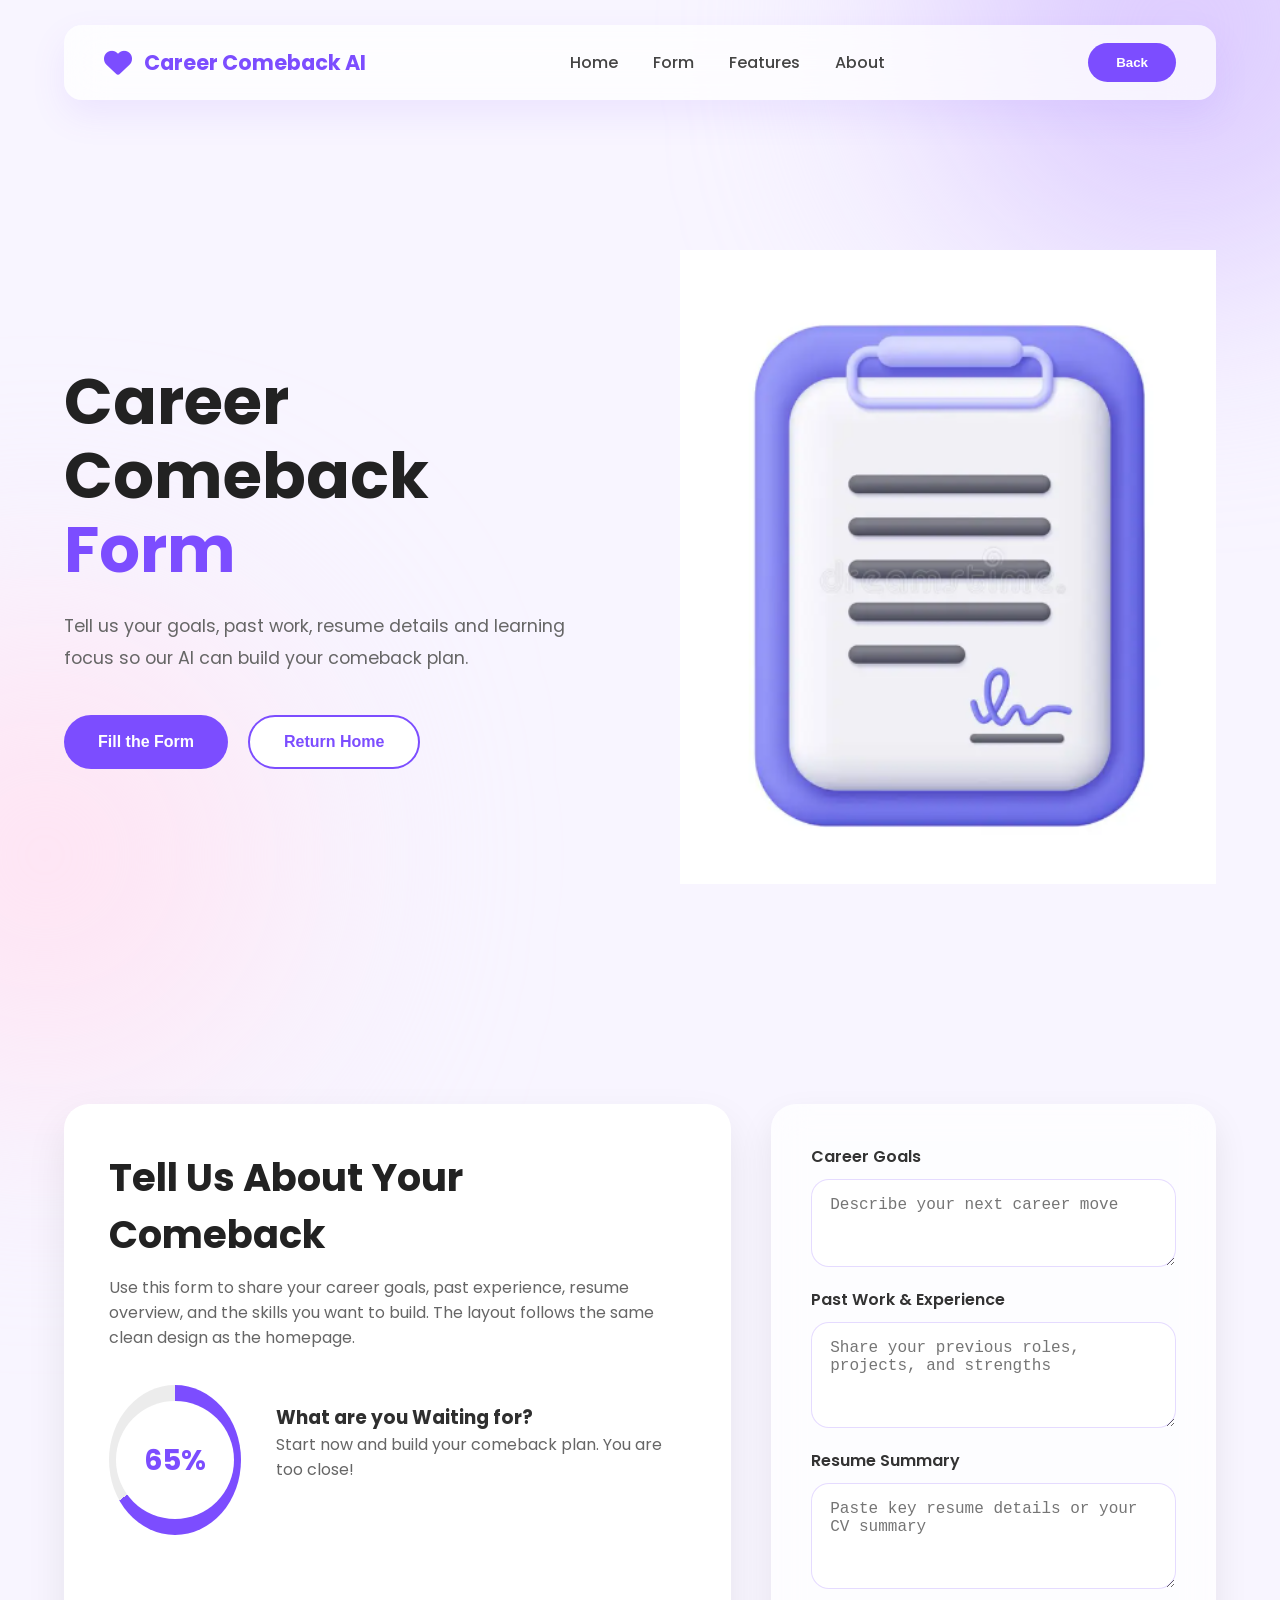
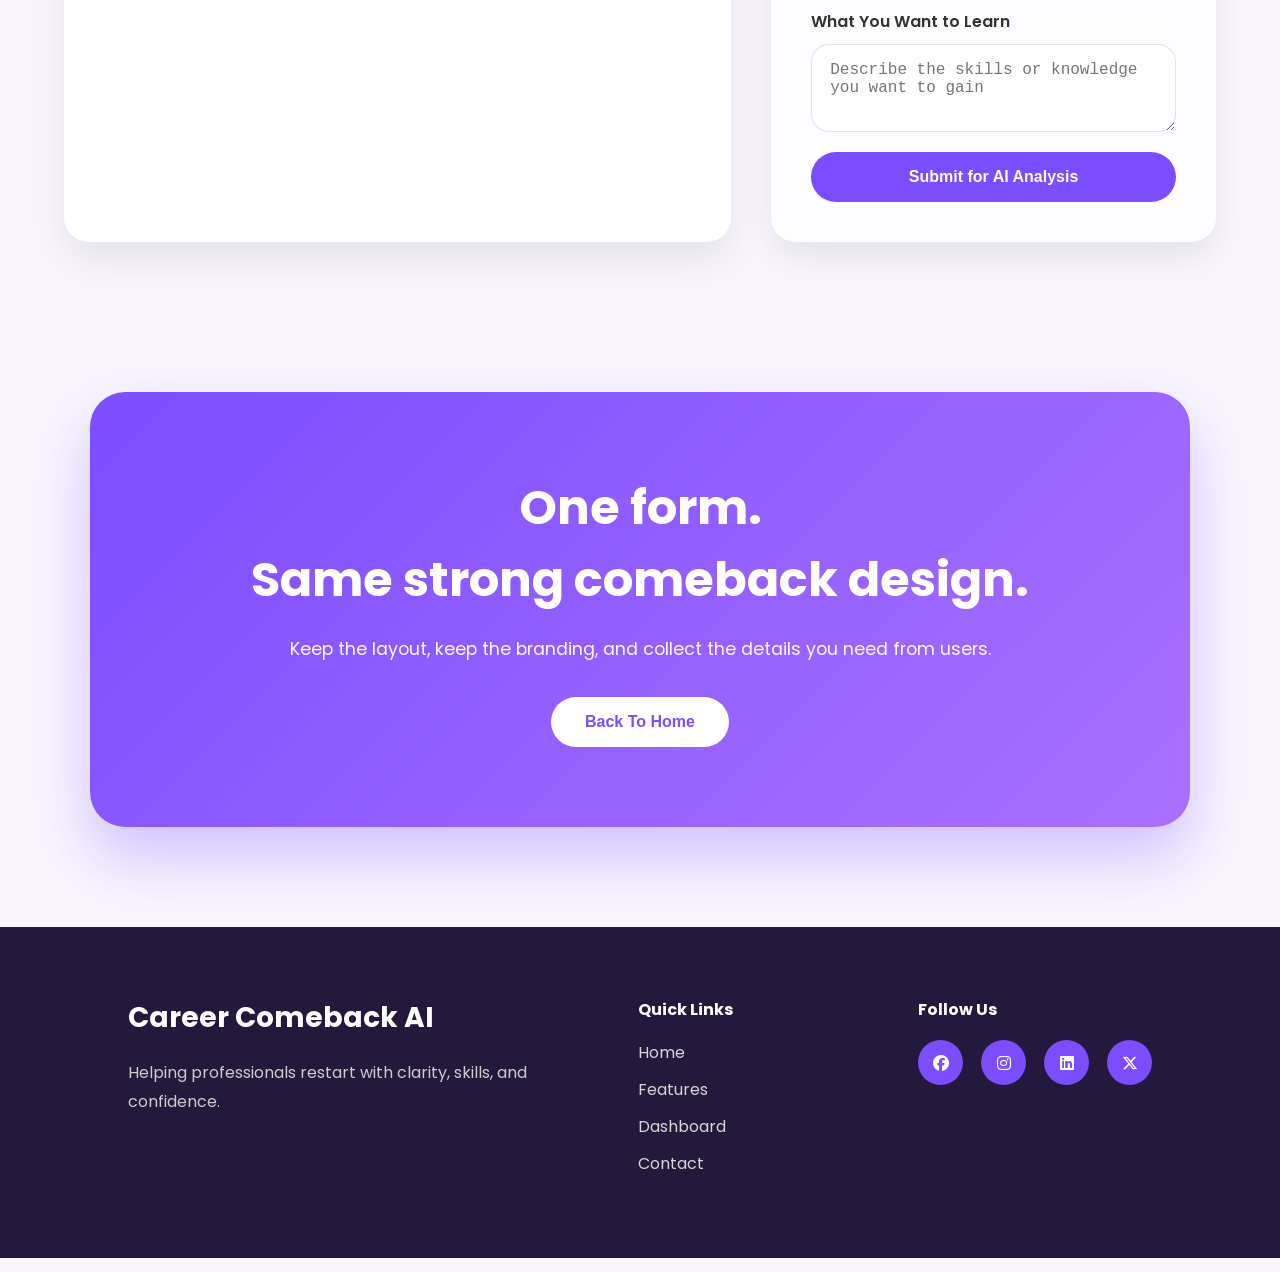
==== comeback.html @ 7275878e "resume analysis frontend" ====
<!DOCTYPE html>
<html lang="en">

<head>
    <meta charset="UTF-8">
    <meta name="viewport" content="width=device-width, initial-scale=1.0">
    <title>Comeback AI</title>
    <link rel="stylesheet" href="style.css">
    <link rel="preconnect" href="https://fonts.googleapis.com">
    <link rel="preconnect" href="https://fonts.gstatic.com" crossorigin>
    <link href="https://fonts.googleapis.com/css2?family=Poppins:wght@300;400;500;600;700;800&display=swap" rel="stylesheet">
    <link rel="stylesheet" href="https://cdnjs.cloudflare.com/ajax/libs/font-awesome/6.6.0/css/all.min.css">
</head>

<body>
    <nav>
        <div class="logo">
            <i class="fa-solid fa-heart"></i>
            <span>Career Comeback AI</span>
        </div>
        <ul class="nav-links">
            <li><a href="index.html#home">Home</a></li>
            <li><a href="#form">Form</a></li>
            <li><a href="#features">Features</a></li>
            <li><a href="#footer">About</a></li>
        </ul>
        <button class="nav-btn" onclick="window.location.href='index.html'">Back</button>
    </nav>

    <section class="hero" id="home">
        <div class="hero-left">
            <h1>
                Career Comeback
                <span>Form</span>
            </h1>
            <p>
                Tell us your goals, past work, resume details and learning focus so our AI can build your comeback plan.
            </p>
            <div class="hero-buttons">
                <button class="primary-btn" onclick="document.getElementById('comeback-form').scrollIntoView({behavior:'smooth'})">Fill the Form</button>
                <button class="secondary-btn" onclick="window.location.href='index.html'">Return Home</button>
            </div>
        </div>
        <div class="hero-right">
            <img src="images/form.png" alt="Career Comeback">
        </div>
    </section>

    <section class="dashboard" id="form">
        <div class="dashboard-left">
            <h2>Tell Us About Your Comeback</h2>
            <p>
                Use this form to share your career goals, past experience, resume overview, and the skills you want to build.
                The layout follows the same clean design as the homepage.
            </p>
            <div class="progress">
                <div class="progress-circle">100%</div>
                <div>
                    <h3>What are you Waiting for?</h3>
                    <p>Start now and build your comeback plan. You are too close!</p>
                </div>
            </div>
        </div>
        <div class="dashboard-right">
            <form id="comeback-form">
                <div class="form-group">
                    <label for="career-goals">Career Goals</label>
                    <textarea id="career-goals" name="career-goals" rows="3" placeholder="Describe your next career move"></textarea>
                </div>
                <div class="form-group">
                    <label for="past-work">Past Work & Experience</label>
                    <textarea id="past-work" name="past-work" rows="4" placeholder="Share your previous roles, projects, and strengths"></textarea>
                </div>
                <div class="form-group">
                    <label for="resume-details">Resume Summary</label>
                    <textarea id="resume-details" name="resume-details" rows="4" placeholder="Paste key resume details or your CV summary"></textarea>
                </div>
                <div class="form-group">
                    <label for="learning-focus">What You Want to Learn</label>
                    <textarea id="learning-focus" name="learning-focus" rows="3" placeholder="Describe the skills or knowledge you want to gain"></textarea>
                </div>
                <button class="primary-btn" type="submit">Submit for AI Analysis</button>
            </form>
        </div>
    </section>

    <section class="cta">
        <h2>
            One form.
            <br>
            Same strong comeback design.
        </h2>
        <p>Keep the layout, keep the branding, and collect the details you need from users.</p>
        <button class="primary-btn" onclick="window.location.href='index.html'">Back To Home</button>
    </section>

    <footer id="footer">
        <div>
            <h3>Career Comeback AI</h3>
            <p>Helping professionals restart with clarity, skills, and confidence.</p>
        </div>
        <div>
            <h4>Quick Links</h4>
            <a href="index.html#home">Home</a>
            <a href="index.html#features">Features</a>
            <a href="index.html#dashboard">Dashboard</a>
            <a href="#">Contact</a>
        </div>
        <div>
            <h4>Follow Us</h4>
            <div class="socials">
                <i class="fab fa-facebook"></i>
                <i class="fab fa-instagram"></i>
                <i class="fab fa-linkedin"></i>
                <i class="fab fa-x-twitter"></i>
            </div>
        </div>
    </footer>
</body>

</html>
---- style.css ----
*{
    margin:0;
    padding:0;
    box-sizing:border-box;
    scroll-behavior:smooth;
}

body{

    font-family:'Poppins',sans-serif;
    background:#F8F5FF;
    color:#2F2F2F;
    overflow-x:hidden;

}


body::before{

    content:'';
    position:fixed;

    width:500px;
    height:500px;

    background:#DCCBFF;

    border-radius:50%;

    top:-220px;
    right:-150px;

    filter:blur(120px);

    z-index:-2;

}

body::after{

    content:'';

    position:fixed;

    width:450px;
    height:450px;

    background:#FFE2F2;

    border-radius:50%;

    left:-180px;
    bottom:-180px;

    filter:blur(130px);

    z-index:-2;

}


nav{

    width:90%;
    max-width:1300px;

    margin:25px auto;

    display:flex;

    justify-content:space-between;

    align-items:center;

    padding:18px 40px;

    background:rgba(255,255,255,.75);

    backdrop-filter:blur(20px);

    border-radius:18px;

    box-shadow:0 15px 35px rgba(140,90,255,.10);

    position:sticky;

    top:20px;

    z-index:999;

}

.logo{

    display:flex;

    align-items:center;

    gap:12px;

    font-size:1.3rem;

    font-weight:700;

    color:#7C4DFF;

}

.logo i{

    font-size:28px;

}

.nav-links{

    display:flex;

    list-style:none;

    gap:35px;

}

.nav-links a{

    text-decoration:none;

    color:#444;

    font-weight:500;

    transition:.3s;

}

.nav-links a:hover{

    color:#7C4DFF;

}

.nav-btn{

    border:none;

    outline:none;

    background:#7C4DFF;

    color:white;

    padding:12px 28px;

    border-radius:50px;

    cursor:pointer;

    font-weight:600;

    transition:.3s;

}

.nav-btn:hover{

    transform:translateY(-3px);

    box-shadow:0 12px 25px rgba(124,77,255,.35);

}


.hero{

    width:90%;
    max-width:1300px;

    margin:80px auto;

    display:grid;

    grid-template-columns:1fr 1fr;

    gap:80px;

    align-items:center;

}

.hero-left h1{

    font-size:4rem;

    line-height:1.15;

    color:#222;

    margin-bottom:25px;

}

.hero-left h1 span{

    color:#7C4DFF;

}

.hero-left p{

    color:#666;

    font-size:1.1rem;

    line-height:1.8;

    margin-bottom:40px;

}

.hero-buttons{

    display:flex;

    gap:20px;

}


.primary-btn{

    border:none;

    background:#7C4DFF;

    color:white;

    padding:16px 34px;

    border-radius:50px;

    font-size:16px;

    cursor:pointer;

    transition:.3s;

    font-weight:600;

}

.primary-btn:hover{

    transform:translateY(-4px);

    box-shadow:0 18px 35px rgba(124,77,255,.35);

}

.secondary-btn{

    border:2px solid #7C4DFF;

    background:white;

    color:#7C4DFF;

    padding:16px 34px;

    border-radius:50px;

    cursor:pointer;

    font-size:16px;

    font-weight:600;

    transition:.3s;

}

.secondary-btn:hover{

    background:#7C4DFF;

    color:white;

}


.hero-right{

    display:flex;

    justify-content:center;

}

.hero-right img{

    width:100%;

    max-width:550px;

    animation:float 5s ease-in-out infinite;

}

@keyframes float{

    0%{

        transform:translateY(0);

    }

    50%{

        transform:translateY(-18px);

    }

    100%{

        transform:translateY(0);

    }

}


section h2{

    font-size:2.4rem;

    color:#222;

    margin-bottom:20px;

    text-align:center;

}

section{

    padding:70px 0;

}


::-webkit-scrollbar{

    width:8px;

}

::-webkit-scrollbar-track{

    background:#eee;

}

::-webkit-scrollbar-thumb{

    background:#7C4DFF;

    border-radius:20px;

}

::-webkit-scrollbar-thumb:hover{

    background:#5F31E4;

}

.stats{

    width:90%;
    max-width:1200px;

    margin:auto;

    display:grid;

    grid-template-columns:repeat(4,1fr);

    gap:30px;

}

.stat-card{

    background:rgba(255,255,255,.7);

    backdrop-filter:blur(18px);

    border-radius:20px;

    padding:35px;

    text-align:center;

    transition:.4s;

    box-shadow:0 15px 35px rgba(0,0,0,.08);

}

.stat-card:hover{

    transform:translateY(-10px);

    box-shadow:0 20px 45px rgba(124,77,255,.18);

}

.stat-card h2{

    color:#7C4DFF;

    font-size:2.5rem;

    margin-bottom:10px;

}

.stat-card p{

    color:#666;

    font-size:1rem;

}


.features{

    width:90%;
    max-width:1300px;

    margin:auto;

}

.feature-grid{

    display:grid;

    grid-template-columns:repeat(auto-fit,minmax(250px,1fr));

    gap:30px;

    margin-top:60px;

}

.feature-card{

    background:rgba(255,255,255,.75);

    backdrop-filter:blur(20px);

    padding:40px 30px;

    border-radius:22px;

    text-align:center;

    transition:.35s;

    box-shadow:0 15px 35px rgba(0,0,0,.08);

}

.feature-card:hover{

    transform:translateY(-10px);

    box-shadow:0 20px 45px rgba(124,77,255,.18);

}

.feature-card i{

    width:75px;

    height:75px;

    line-height:75px;

    border-radius:50%;

    background:#EFE7FF;

    color:#7C4DFF;

    font-size:30px;

    margin-bottom:20px;

}

.feature-card h3{

    font-size:1.35rem;

    margin-bottom:15px;

}
.feature-card p{

    color:#666;

    line-height:1.8;

}

form{
    display:flex;
    flex-direction:column;
    gap:20px;
}

.form-group{
    display:flex;
    flex-direction:column;
    gap:10px;
}

label{
    font-weight:600;
    color:#333;
}

input,
textarea{
    width:100%;
    padding:16px 18px;
    border-radius:18px;
    border:1px solid rgba(124,77,255,.2);
    background:rgba(255,255,255,.95);
    font-size:1rem;
    color:#333;
    resize:vertical;
}

button[type="submit"]{
    align-self:flex-start;
}

.dashboard{

    width:90%;

    max-width:1250px;

    margin:auto;

    display:grid;

    grid-template-columns:1.2fr .8fr;

    gap:40px;

}

.dashboard-left{

    background:white;

    border-radius:25px;

    padding:45px;

    box-shadow:0 18px 40px rgba(0,0,0,.08);

}

.dashboard-left h2{

    text-align:left;

    margin-bottom:12px;

}

.dashboard-left p{

    color:#666;

    margin-bottom:35px;

}


.progress{

    display:flex;

    align-items:center;

    gap:35px;

}

.progress-circle{

    width:150px;

    height:150px;

    border-radius:50%;

    display:flex;

    justify-content:center;

    align-items:center;

    font-size:2rem;

    font-weight:700;

    color:#7C4DFF;

    background:

    conic-gradient(

        #7C4DFF 0deg,

        #7C4DFF 234deg,

        #ECECEC 234deg,

        #ECECEC 360deg

    );

    position:relative;

}

.progress-circle::before{

    content:"";

    position:absolute;

    width:118px;

    height:118px;

    border-radius:50%;

    background:white;

}

.progress-circle{

    z-index:1;

}

.progress-circle::after{

    content:"65%";

    position:absolute;

    font-size:1.8rem;

    font-weight:700;

    color:#7C4DFF;

}

.dashboard-right{

    background:rgba(255,255,255,.75);

    backdrop-filter:blur(18px);

    border-radius:25px;

    padding:40px;

    box-shadow:0 15px 35px rgba(0,0,0,.08);

}

.dashboard-right h3{

    font-size:1.6rem;

    margin-bottom:25px;

}

.dashboard-right ul{

    list-style:none;

    margin-bottom:35px;

}

.dashboard-right li{

    padding:15px;

    background:#F8F6FF;

    border-radius:12px;

    margin-bottom:15px;

    font-weight:500;

    transition:.3s;

}

.dashboard-right li:hover{

    transform:translateX(8px);

    background:#EFE7FF;

}

.dashboard-right button{

    width:100%;

}

.cta{

    width:90%;

    max-width:1100px;

    margin:80px auto;

    background:linear-gradient(135deg,#7C4DFF,#A970FF);

    border-radius:35px;

    padding:80px;

    text-align:center;

    color:white;

    box-shadow:0 30px 60px rgba(124,77,255,.30);

}

.cta h2{

    color:white;

    font-size:3rem;

    margin-bottom:20px;

}

.cta p{

    font-size:1.1rem;

    opacity:.95;

    margin-bottom:35px;

}

.cta .primary-btn{

    background:white;

    color:#7C4DFF;

}

.cta .primary-btn:hover{

    background:#F5F5F5;

}

.feature-card::before,
.stat-card::before{

    content:"";

    position:absolute;

    inset:0;

    border-radius:22px;

    opacity:0;

    transition:.4s;

    background:linear-gradient(

    135deg,

    rgba(124,77,255,.08),

    rgba(255,255,255,0)

    );

}

.feature-card:hover::before,
.stat-card:hover::before{

    opacity:1;

}

.feature-card,
.stat-card{

    position:relative;

    overflow:hidden;

}

@keyframes fadeUp{

    from{

        opacity:0;

        transform:translateY(40px);

    }

    to{

        opacity:1;

        transform:translateY(0);

    }

}

.hero,
.stats,
.features,
.dashboard,
.cta{

    animation:fadeUp .8s ease;

}

.steps{

    width:90%;
    max-width:1200px;

    margin:auto;

}

.step-container{

    margin-top:60px;

    display:grid;

    grid-template-columns:repeat(auto-fit,minmax(200px,1fr));

    gap:30px;

}

.step{

    background:white;

    border-radius:22px;

    padding:35px 25px;

    text-align:center;

    box-shadow:0 15px 35px rgba(0,0,0,.08);

    transition:.35s;

}

.step:hover{

    transform:translateY(-10px);

    box-shadow:0 20px 45px rgba(124,77,255,.20);

}

.step-number{

    width:65px;

    height:65px;

    border-radius:50%;

    background:#7C4DFF;

    color:white;

    display:flex;

    justify-content:center;

    align-items:center;

    margin:auto;

    font-size:24px;

    font-weight:700;

    margin-bottom:20px;

}

.step h3{

    margin-bottom:15px;

    color:#222;

}

.step p{

    color:#666;

    line-height:1.8;

}


footer{

    margin-top:100px;

    background:#24183D;

    color:white;

    padding:70px 10%;

    display:grid;

    grid-template-columns:2fr 1fr 1fr;

    gap:50px;

}

footer h3{

    margin-bottom:20px;

    font-size:28px;

}

footer h4{

    margin-bottom:18px;

}

footer p{

    color:#cccccc;

    line-height:1.8;

}

footer a{

    display:block;

    color:#d6d6d6;

    text-decoration:none;

    margin-bottom:12px;

    transition:.3s;

}

footer a:hover{

    color:#ffffff;

    padding-left:8px;

}

.socials{

    display:flex;

    gap:18px;

    margin-top:15px;

}

.socials i{

    width:45px;

    height:45px;

    display:flex;

    justify-content:center;

    align-items:center;

    background:#7C4DFF;

    border-radius:50%;

    cursor:pointer;

    transition:.3s;

}

.socials i:hover{

    transform:translateY(-6px) scale(1.1);

}


.hero-right img:hover{

    transform:scale(1.03);

    transition:.4s;

}


.primary-btn,
.secondary-btn,
.nav-btn{

    position:relative;

    overflow:hidden;

}

.primary-btn::after,
.secondary-btn::after,
.nav-btn::after{

    content:"";

    position:absolute;

    width:0;

    height:0;

    background:rgba(255,255,255,.25);

    border-radius:50%;

    top:50%;

    left:50%;

    transform:translate(-50%,-50%);

    transition:.5s;

}

.primary-btn:hover::after,
.secondary-btn:hover::after,
.nav-btn:hover::after{

    width:320px;

    height:320px;

}


.stats,
.features,
.dashboard,
.steps,
.cta{

    margin-top:80px;

}

::selection{

    background:#7C4DFF;

    color:white;

}

@media(max-width:1100px){

.hero{

grid-template-columns:1fr;

text-align:center;

}

.hero-buttons{

justify-content:center;

}

.dashboard{

grid-template-columns:1fr;

}

footer{

grid-template-columns:1fr;

text-align:center;

}

.socials{

justify-content:center;

}

}



@media(max-width:900px){

nav{

flex-direction:column;

gap:20px;

padding:20px;

}

.nav-links{

flex-wrap:wrap;

justify-content:center;

gap:18px;

}

.hero-left h1{

font-size:3rem;

}

.stats{

grid-template-columns:repeat(2,1fr);

}

}



@media(max-width:700px){

.feature-grid{

grid-template-columns:1fr;

}

.step-container{

grid-template-columns:1fr;

}

.stats{

grid-template-columns:1fr;

}

.hero-left h1{

font-size:2.5rem;

}

.hero{

margin-top:40px;

}

.cta{

padding:50px 25px;

}

.cta h2{

font-size:2rem;

}

.progress{

flex-direction:column;

text-align:center;

}

}



@media(max-width:500px){

.logo{

font-size:18px;

}

.logo i{

font-size:22px;

}

.nav-btn{

width:100%;

}

.hero-buttons{

flex-direction:column;

}

.primary-btn,

.secondary-btn{

width:100%;

}

.dashboard-left,

.dashboard-right{

padding:25px;

}

.progress-circle{

width:120px;

height:120px;

}

.progress-circle::before{

width:90px;

height:90px;

}

footer{

padding:50px 30px;

}

}

.feature-card,
.stat-card,
.step,
.dashboard-left,
.dashboard-right{

transition:all .35s ease;

}

.dashboard-left:hover,
.dashboard-right:hover{

transform:translateY(-8px);

box-shadow:0 20px 45px rgba(124,77,255,.18);

}

.ripple{

position:absolute;

width:15px;

height:15px;

background:rgba(255,255,255,.5);

border-radius:50%;

transform:translate(-50%,-50%);

animation:ripple .6s linear;

pointer-events:none;

}

@keyframes ripple{

from{

opacity:1;

transform:translate(-50%,-50%) scale(0);

}

to{

opacity:0;

transform:translate(-50%,-50%) scale(15);

}

}
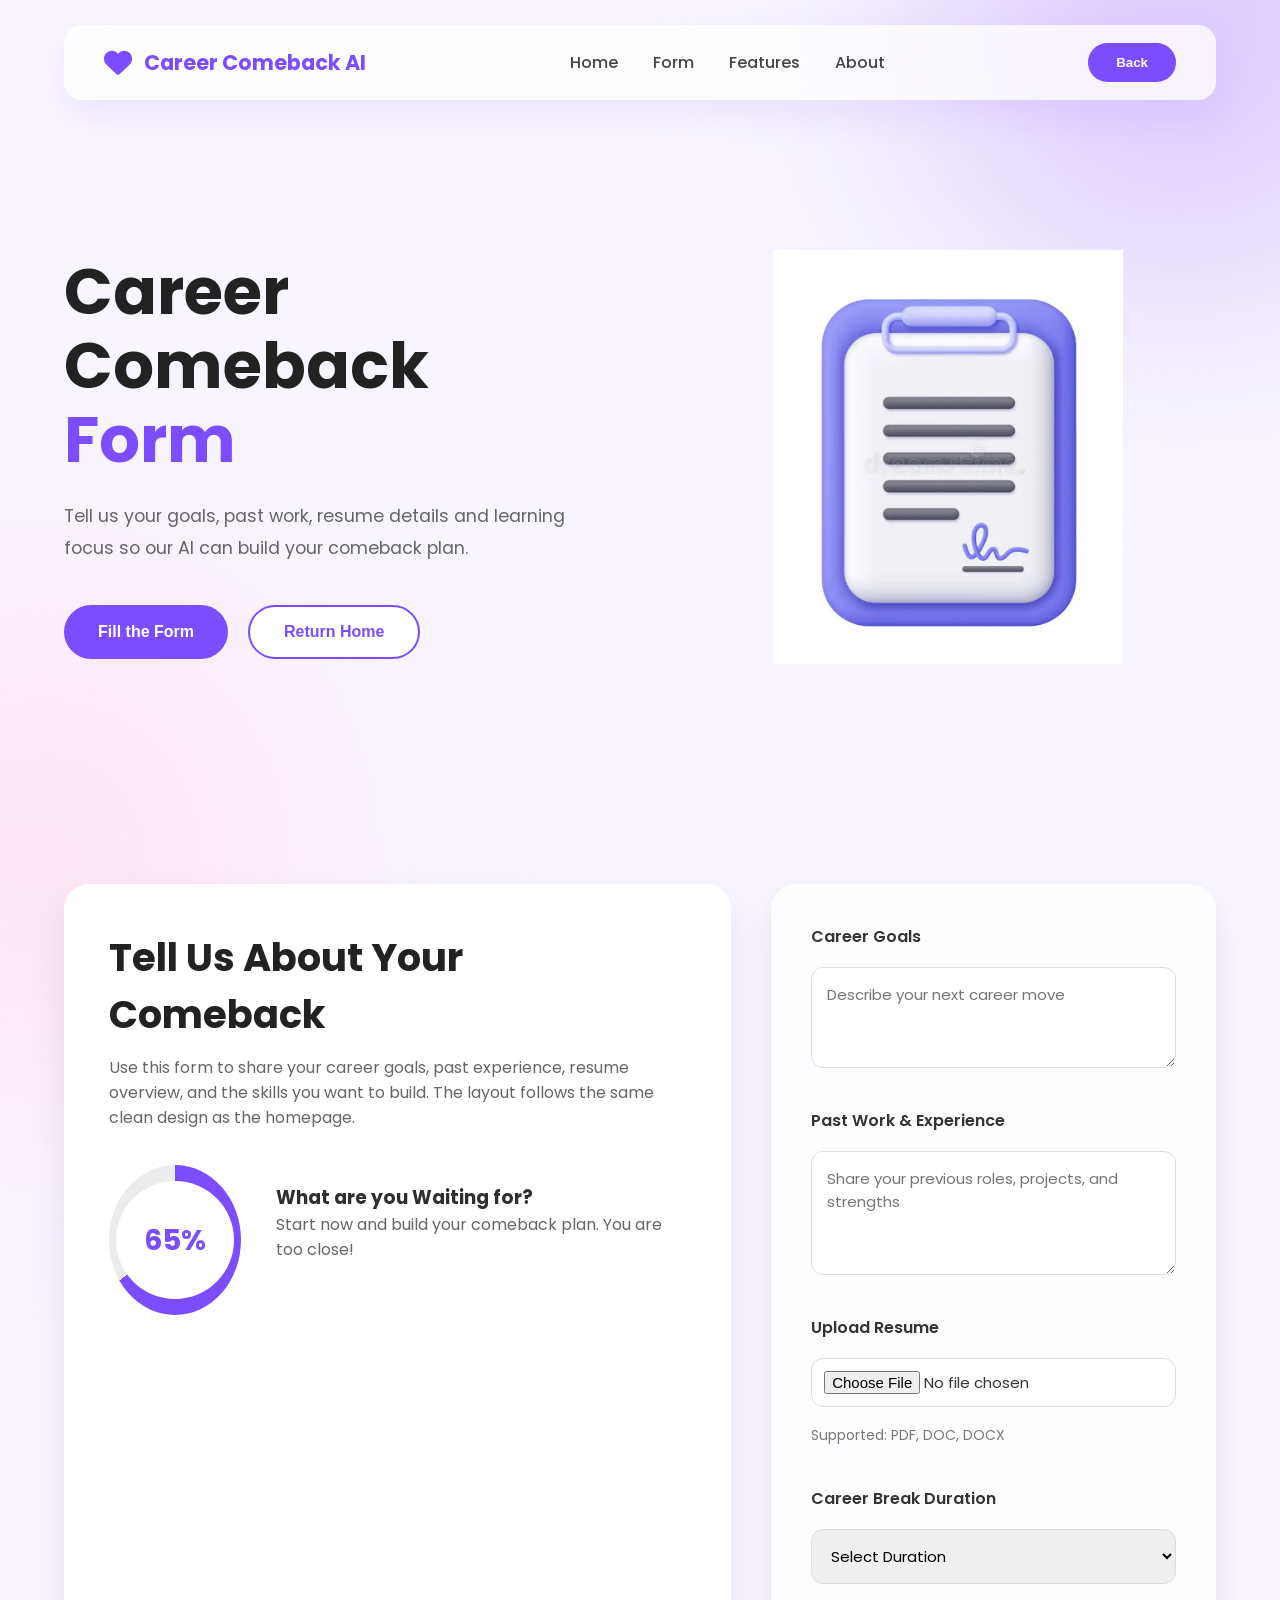
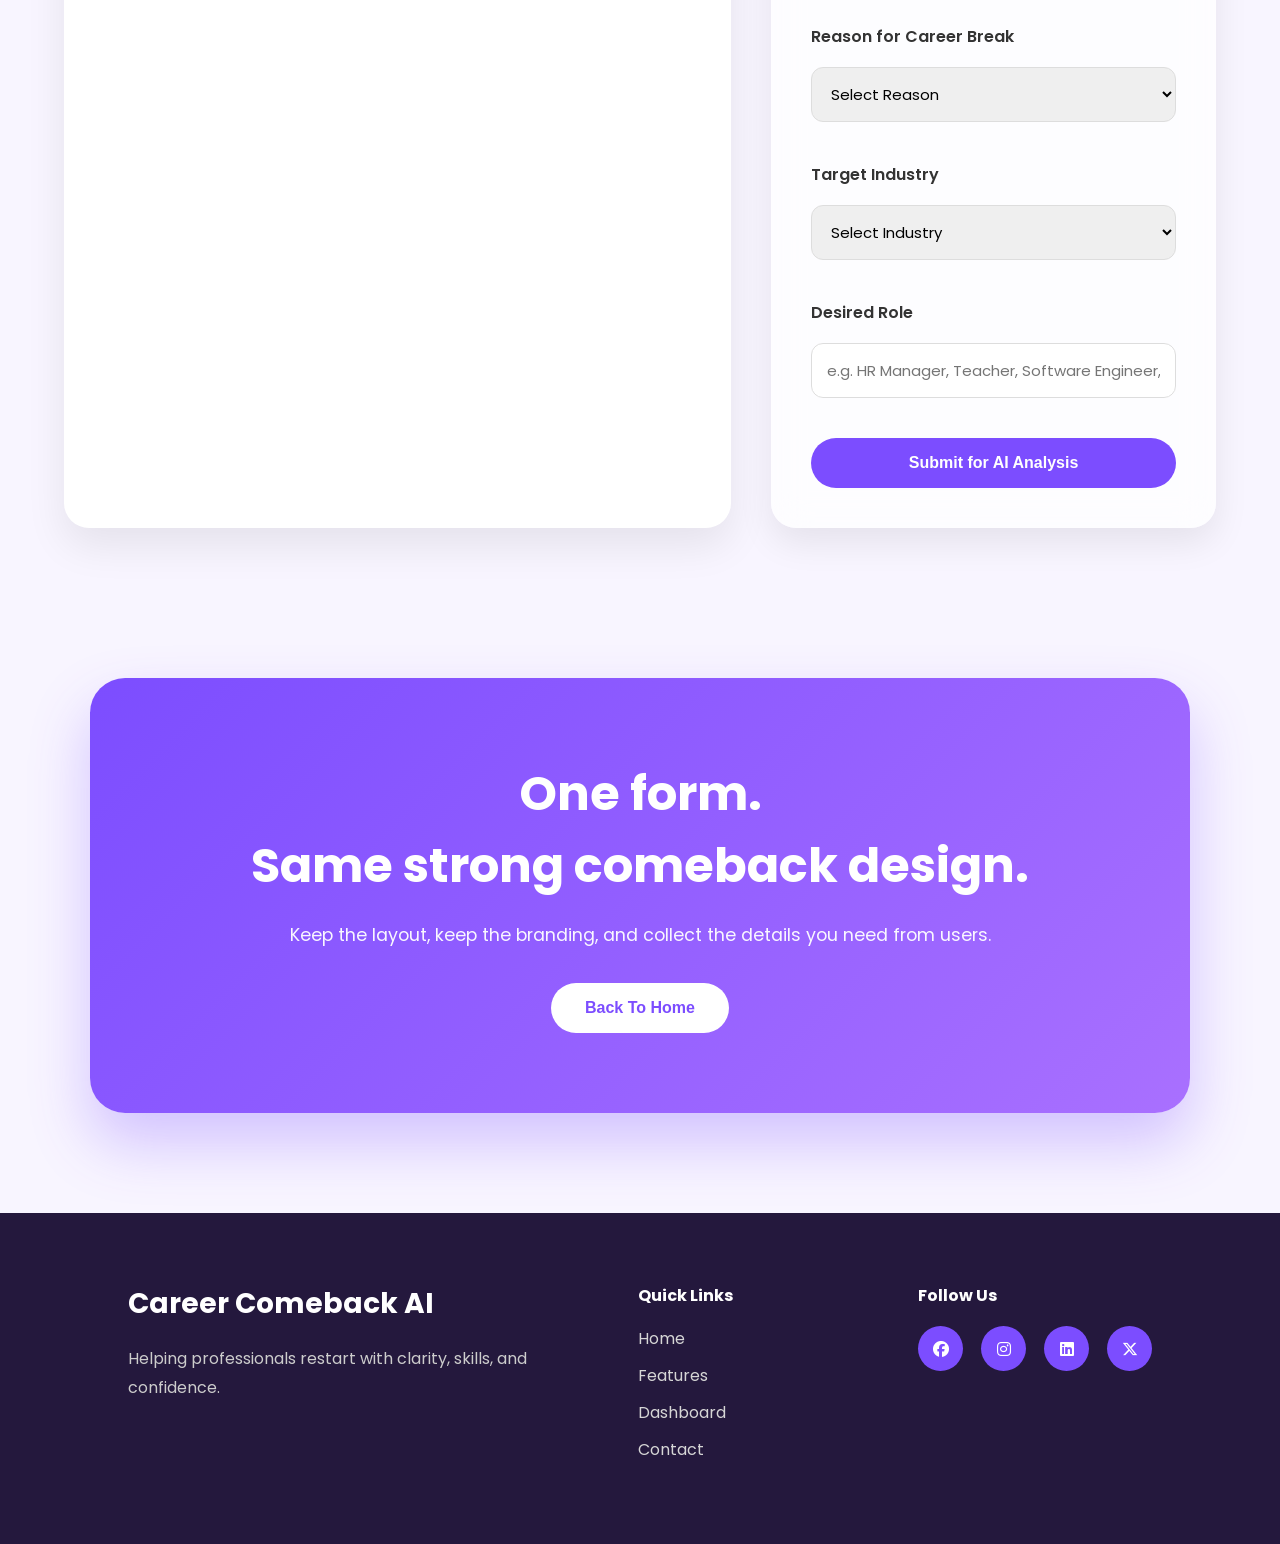
==== commit c0331fd9: "initial commit" ====
--- a/comeback.html
+++ b/comeback.html
@@ -72,12 +72,61 @@
                     <textarea id="past-work" name="past-work" rows="4" placeholder="Share your previous roles, projects, and strengths"></textarea>
                 </div>
                 <div class="form-group">
-                    <label for="resume-details">Resume Summary</label>
-                    <textarea id="resume-details" name="resume-details" rows="4" placeholder="Paste key resume details or your CV summary"></textarea>
+                     <label for="resume-upload">Upload Resume</label>
+                     <input type="file" id="resume-upload" accept=".pdf,.doc,.docx">
+                    <small>Supported: PDF, DOC, DOCX</small>
                 </div>
                 <div class="form-group">
-                    <label for="learning-focus">What You Want to Learn</label>
-                    <textarea id="learning-focus" name="learning-focus" rows="3" placeholder="Describe the skills or knowledge you want to gain"></textarea>
+                    <label for="career-break">Career Break Duration</label>
+                    <select id="career-break">
+                        <option>Select Duration</option>
+                        <option>Less than 6 Months</option>
+                        <option>6 Months - 1 Year</option>
+                        <option>1 - 2 Years</option>
+                     <option>2 - 5 Years</option>
+                    <option>More than 5 Years</option>
+                    </select>
+                </div>
+
+                <div class="form-group">
+                     <label for="break-reason">Reason for Career Break</label>
+                    <select id="break-reason">
+                        <option>Select Reason</option>
+                        <option>Motherhood</option>
+                        <option>Caregiving</option>
+                        <option>Marriage</option>
+                        <option>Health</option>
+                        <option>Education</option>
+                        <option>Other</option>
+                    </select>
+                </div>
+                <div class="form-group">
+                     <label for="industry">Target Industry</label>
+                    <select id="industry" name="industry">
+                        <option value="">Select Industry</option>
+                        <option>Technology</option>
+                        <option>Education</option>
+                        <option>Healthcare</option>
+                        <option>Finance</option>
+                        <option>Marketing</option>
+                        <option>Human Resources</option>
+                        <option>Law</option>
+                        <option>Media & Entertainment</option>
+                        <option>Retail</option>
+                        <option>Government</option>
+                        <option>Entrepreneurship</option>
+                        <option>Other</option>
+                     </select>
+                </div>
+
+                <div class="form-group">
+                    <label for="desired-role">Desired Role</label>
+                    <input
+                        type="text"
+                        id="desired-role"
+                        name="desired-role"
+                        placeholder="e.g. HR Manager, Teacher, Software Engineer, Financial Analyst"
+                     >
                 </div>
                 <button class="primary-btn" type="submit">Submit for AI Analysis</button>
             </form>
--- a/style.css
+++ b/style.css
@@ -300,9 +300,12 @@
 
 .hero-right img{
 
-    width:100%;
-
-    max-width:550px;
+    width:70%;
+    max-width:350px;
+    height:auto;
+    display:block;
+    margin:auto;
+
 
     animation:float 5s ease-in-out infinite;
 
@@ -1391,4 +1394,79 @@
 
 }
 
+}
+.form-group{
+
+margin-bottom:20px;
+
+}
+
+.form-group input,
+.form-group textarea,
+.form-group select{
+
+width:100%;
+
+padding:15px;
+
+border-radius:12px;
+
+border:1px solid #ddd;
+
+font-size:15px;
+
+margin-top:8px;
+
+font-family:'Poppins',sans-serif;
+
+}
+
+.form-group input[type="file"]{
+
+padding:12px;
+
+background:#fff;
+
+cursor:pointer;
+
+}
+
+.form-group small{
+
+display:block;
+
+margin-top:8px;
+
+color:#777;
+
+font-size:14px;
+
+}
+
+#loading-screen{
+
+position:fixed;
+
+top:0;
+
+left:0;
+
+width:100%;
+
+height:100%;
+
+background:white;
+
+display:flex;
+
+justify-content:center;
+
+align-items:center;
+
+flex-direction:column;
+
+z-index:9999;
+
+font-size:22px;
+
 }
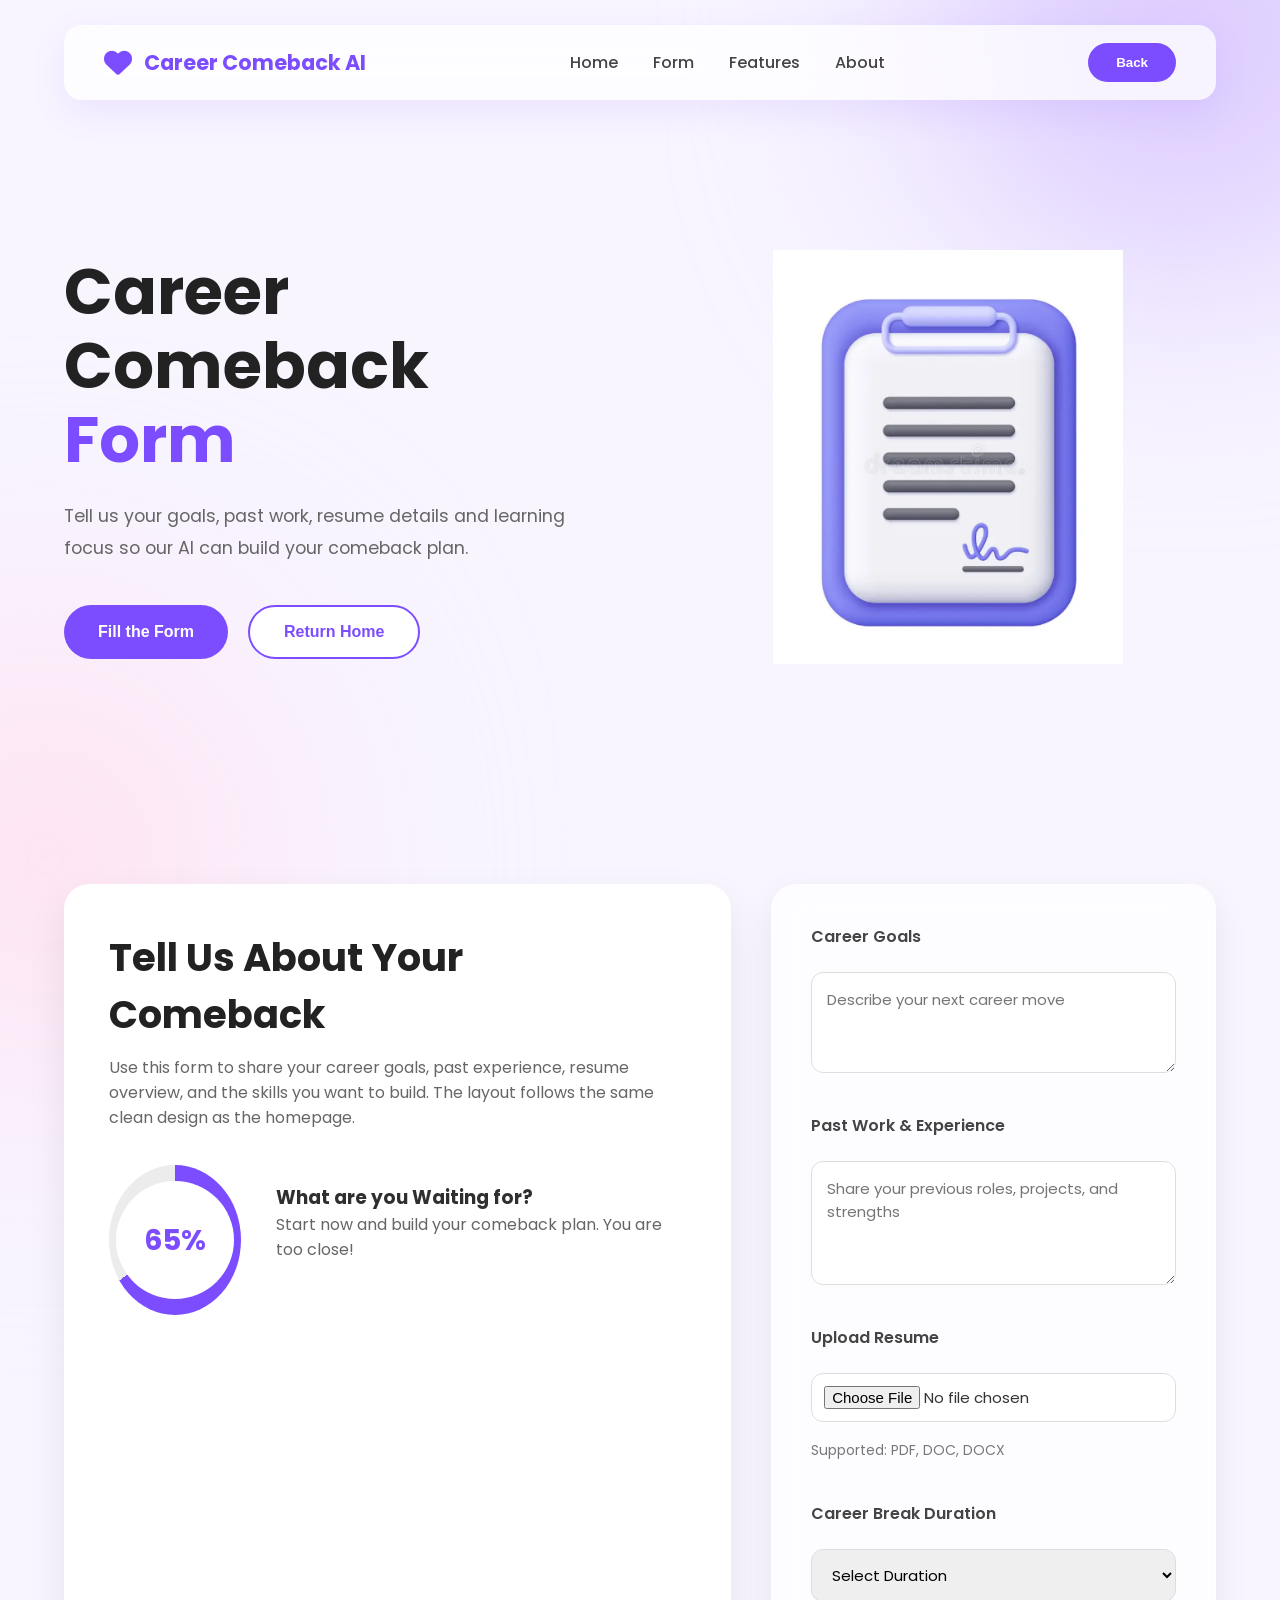
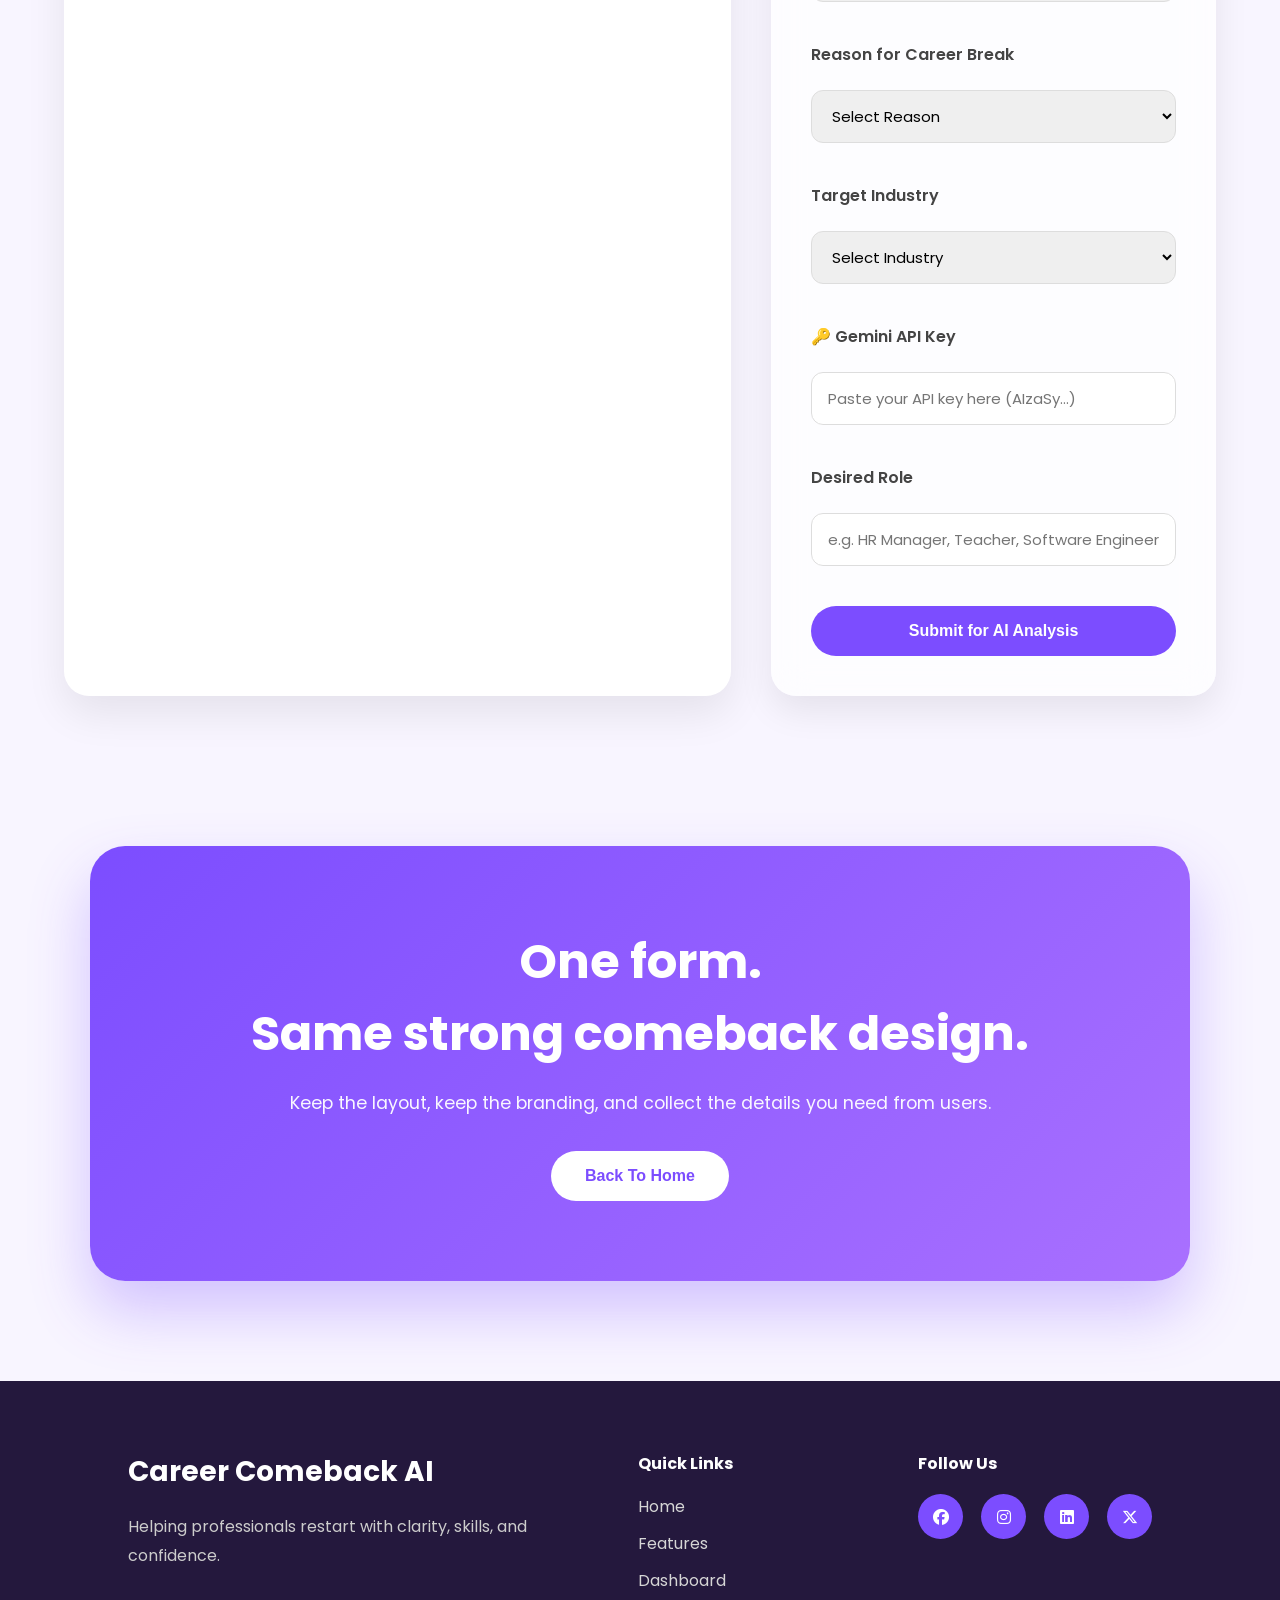
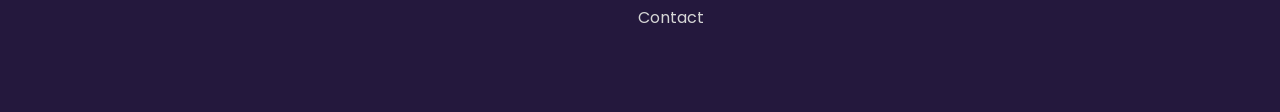
==== commit 476bc8cc: "Initial Commit" ====
--- a/comeback.html
+++ b/comeback.html
@@ -120,6 +120,11 @@
                 </div>
 
                 <div class="form-group">
+                    <label for="gemini-api-key">🔑 Gemini API Key</label>
+                    <input type="password" id="gemini-api-key" name="gemini-api-key" placeholder="Paste your API key here (AIzaSy...)">
+                </div>
+
+                <div class="form-group">
                     <label for="desired-role">Desired Role</label>
                     <input
                         type="text"
@@ -130,6 +135,14 @@
                 </div>
                 <button class="primary-btn" type="submit">Submit for AI Analysis</button>
             </form>
+            
+            <div id="ai-result-container" style="display: none; margin-top: 40px; padding: 30px; background: rgba(255, 255, 255, 0.85); backdrop-filter: blur(15px); border-left: 6px solid #7C4DFF; border-radius: 20px; box-shadow: 0 15px 35px rgba(124, 77, 255, 0.15);">
+                <h3 style="color: #222; margin-bottom: 20px; font-size: 1.5rem; display: flex; align-items: center; gap: 10px;">
+                    <i class="fa-solid fa-wand-magic-sparkles" style="color: #7C4DFF;"></i> 
+                    Your Comeback Plan
+                </h3>
+                <div id="ai-result-text" style="color: #444; line-height: 1.8; white-space: pre-wrap; font-size: 1.05rem; font-weight: 500;"></div>
+            </div>
         </div>
     </section>
 
@@ -165,6 +178,11 @@
             </div>
         </div>
     </footer>
+    
+    <script src="script.js"></script>
+
+</body>
+</html>
 </body>
 
 </html>
--- a/style.css
+++ b/style.css
@@ -1469,4 +1469,275 @@
 
 font-size:22px;
 
+}
+/* =====================================================
+   JOBS PAGE
+===================================================== */
+
+.job-top{
+
+display:flex;
+
+justify-content:space-between;
+
+align-items:center;
+
+margin-bottom:15px;
+
+}
+
+.job-top h3{
+
+font-size:22px;
+
+color:#333;
+
+font-weight:700;
+
+}
+
+.match{
+
+background:#7C4DFF;
+
+color:white;
+
+padding:6px 14px;
+
+border-radius:20px;
+
+font-size:13px;
+
+font-weight:600;
+
+}
+
+.feature-card p{
+
+margin:12px 0;
+
+font-size:15px;
+
+color:#555;
+
+line-height:1.6;
+
+}
+
+.feature-card p i{
+
+color:#7C4DFF;
+
+margin-right:8px;
+
+width:20px;
+
+text-align:center;
+
+}
+
+.feature-card button{
+
+margin-top:18px;
+
+width:100%;
+
+}
+
+.feature-card{
+
+transition:.35s ease;
+
+}
+
+.feature-card:hover{
+
+transform:translateY(-8px);
+
+box-shadow:0 18px 40px rgba(124,77,255,.15);
+
+}
+
+.dashboard-right input,
+
+.dashboard-right select{
+
+width:100%;
+
+padding:14px 16px;
+
+border:1px solid #ddd;
+
+border-radius:12px;
+
+outline:none;
+
+font-size:15px;
+
+font-family:'Poppins',sans-serif;
+
+margin-top:8px;
+
+transition:.3s;
+
+}
+
+.dashboard-right input:focus,
+
+.dashboard-right select:focus{
+
+border-color:#7C4DFF;
+
+box-shadow:0 0 0 4px rgba(124,77,255,.12);
+
+}
+
+.dashboard-right label{
+
+font-weight:600;
+
+color:#444;
+
+display:block;
+
+margin-bottom:5px;
+
+}
+
+.features h2{
+
+text-align:center;
+
+font-size:42px;
+
+margin-bottom:10px;
+
+}
+
+.features>p{
+
+text-align:center;
+
+max-width:700px;
+
+margin:auto;
+
+margin-bottom:50px;
+
+color:#666;
+
+}
+
+.primary-btn{
+
+cursor:pointer;
+
+transition:.3s;
+
+}
+
+.primary-btn:hover{
+
+transform:translateY(-2px);
+
+}
+
+.secondary-btn{
+
+cursor:pointer;
+
+transition:.3s;
+
+}
+
+.secondary-btn:hover{
+
+transform:translateY(-2px);
+
+}
+
+@media(max-width:992px){
+
+.job-top{
+
+flex-direction:column;
+
+align-items:flex-start;
+
+gap:12px;
+
+}
+
+.match{
+
+align-self:flex-start;
+
+}
+
+}
+
+@media(max-width:768px){
+
+.features h2{
+
+font-size:32px;
+
+}
+
+.dashboard{
+
+flex-direction:column;
+
+}
+
+.hero{
+
+flex-direction:column;
+
+text-align:center;
+
+}
+
+.hero-buttons{
+
+justify-content:center;
+
+}
+
+.hero-right{
+
+margin-top:40px;
+
+}
+
+.hero-right img{
+
+max-width:320px;
+
+}
+
+}
+
+@media(max-width:500px){
+
+.match{
+
+font-size:12px;
+
+padding:5px 10px;
+
+}
+
+.job-top h3{
+
+font-size:19px;
+
+}
+
+.feature-card{
+
+padding:22px;
+
+}
+
 }
